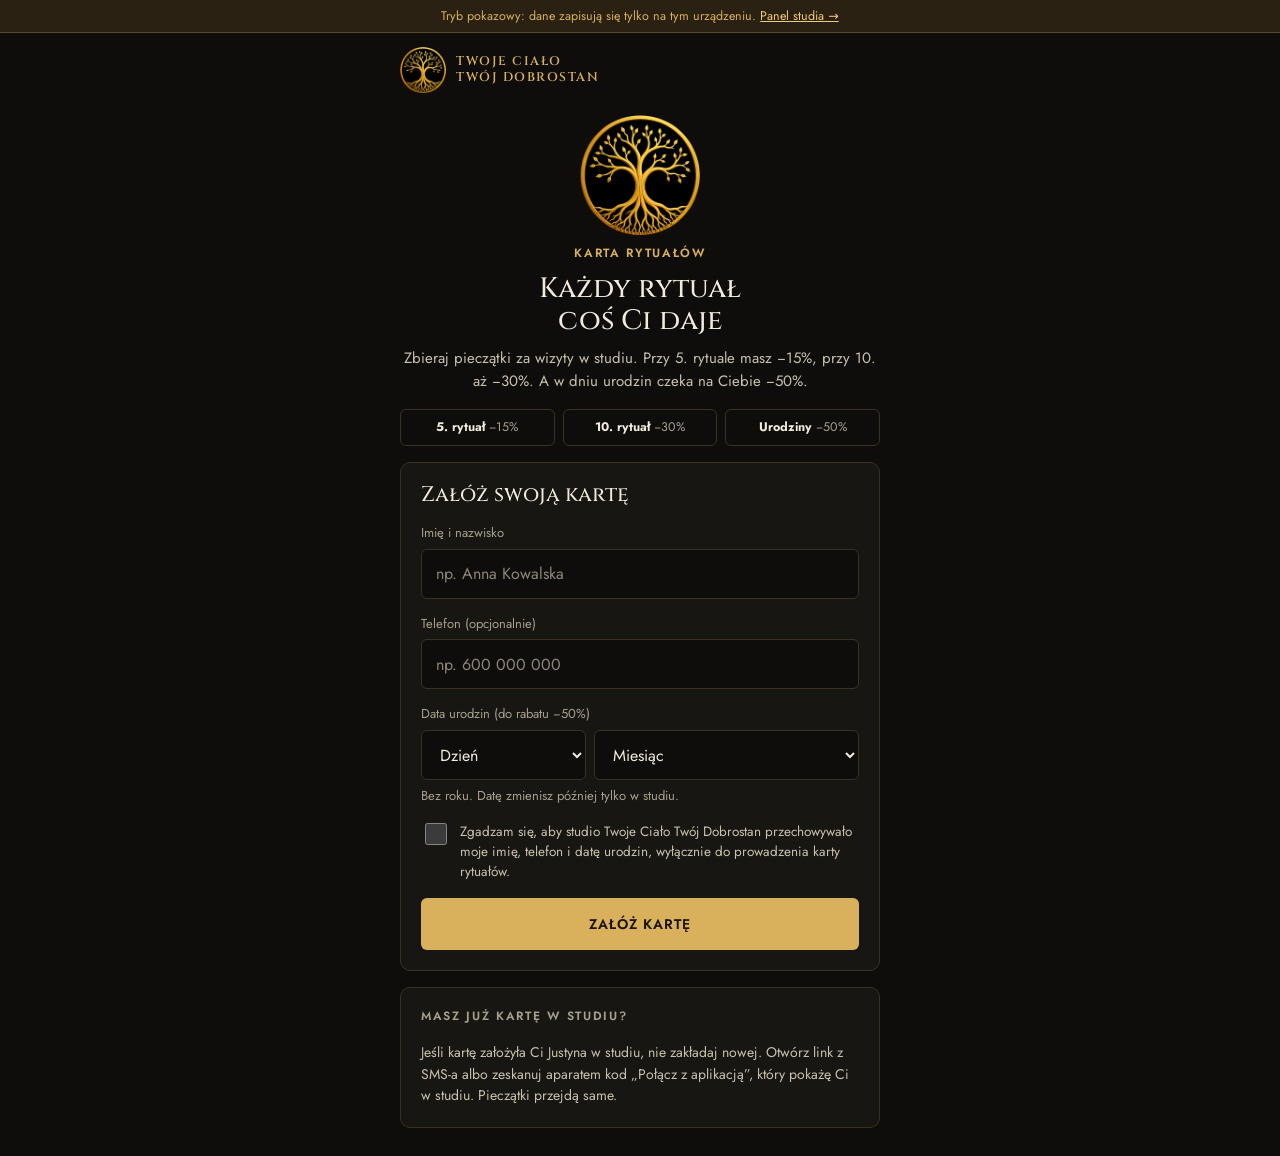
==== index.html @ 7f9520ac "Przenieś aplikację do katalogu głównego (gotowe pod GitHub Pages) Claude-Session: https://claude.ai/" ====
<!doctype html>
<html lang="pl">
<head>
<meta charset="utf-8">
<meta name="viewport" content="width=device-width, initial-scale=1, viewport-fit=cover">
<title>Karta rytuałów · Twoje Ciało Twój Dobrostan</title>
<meta name="description" content="Karta lojalnościowa studia masażu Twoje Ciało Twój Dobrostan w Kluczach.">
<meta name="theme-color" content="#0E0D0B">
<meta name="apple-mobile-web-app-capable" content="yes">
<meta name="mobile-web-app-capable" content="yes">
<meta name="apple-mobile-web-app-status-bar-style" content="black-translucent">
<meta name="apple-mobile-web-app-title" content="Karta rytuałów">
<link rel="manifest" href="manifest.webmanifest">
<link rel="icon" type="image/png" href="img/favicon.png">
<link rel="apple-touch-icon" href="img/apple-touch-icon.png">
<link rel="preconnect" href="https://fonts.googleapis.com">
<link rel="preconnect" href="https://fonts.gstatic.com" crossorigin>
<link rel="stylesheet" href="https://fonts.googleapis.com/css2?family=Cinzel:wght@500;600&family=Jost:wght@400;500;600&display=swap">
<link rel="stylesheet" href="css/style.css">
</head>
<body>
<div id="demoBar" class="demo-bar" hidden>Tryb pokazowy: dane zapisują się tylko na tym urządzeniu. <a href="panel.html">Panel studia →</a></div>
<div class="app" id="app">
  <header class="top">
    <a class="brand" href="./" aria-label="Twoje Ciało Twój Dobrostan, strona główna aplikacji">
      <img src="img/mark-96.png" alt="">
      <span><span>TWOJE CIAŁO</span><span>TWÓJ DOBROSTAN</span></span>
    </a>
  </header>
  <main class="main" id="main"><div class="spinner" aria-label="Ładowanie"></div></main>
</div>

<nav class="nav" id="nav" hidden aria-label="Menu">
  <div class="nav__in">
    <button data-go="card">
      <svg viewBox="0 0 24 24" fill="none" stroke="currentColor" stroke-width="1.5" stroke-linecap="round" stroke-linejoin="round" aria-hidden="true"><rect x="3" y="5" width="18" height="14" rx="3"/><circle cx="8" cy="12" r="1.5"/><circle cx="12" cy="12" r="1.5"/><circle cx="16" cy="12" r="1.5"/></svg>
      Karta
    </button>
    <button data-go="bday">
      <svg viewBox="0 0 24 24" fill="none" stroke="currentColor" stroke-width="1.5" stroke-linecap="round" stroke-linejoin="round" aria-hidden="true"><path d="M4 21h16v-8H4z"/><path d="M4 16c2 0 2-1.5 4-1.5s2 1.5 4 1.5 2-1.5 4-1.5 2 1.5 4 1.5"/><path d="M12 13V9"/><path d="M12 6.5c.8-1 .8-2 0-3-.8 1-.8 2 0 3z"/></svg>
      Urodziny
    </button>
    <button data-go="qr">
      <svg viewBox="0 0 24 24" fill="none" stroke="currentColor" stroke-width="1.5" stroke-linecap="round" stroke-linejoin="round" aria-hidden="true"><rect x="4" y="4" width="6" height="6" rx="1"/><rect x="14" y="4" width="6" height="6" rx="1"/><rect x="4" y="14" width="6" height="6" rx="1"/><path d="M14 14h2v2h-2zM18 18h2v2h-2zM14 18h2M18 14h2"/></svg>
      Mój kod
    </button>
  </div>
</nav>

<script src="config.js"></script>
<script src="vendor/supabase.js"></script>
<script src="vendor/qrcode.js"></script>
<script src="js/data.js"></script>
<script src="js/ui.js"></script>
<script src="js/client.js"></script>
</body>
</html>
---- css/style.css ----
:root {
  --bg: #0E0D0B;
  --surface: #181612;
  --surface-2: #211E18;
  --line: #3B3120;
  --line-soft: #2A241A;
  --gold: #D9B15C;
  --gold-hi: #F0CB7A;
  --gold-dim: #5C4A24;
  --on-gold: #1A1407;
  --text: #F2EBDD;
  --text-2: #C9C0AE;
  --muted: #A89F8E;
  --faint: #8E8779;
  --paper: #F7F1E4;
  --danger: #E08A7A;
  --radius: 10px;
  --radius-sm: 6px;
  --serif: 'Cinzel', Georgia, serif;
  --sans: 'Jost', system-ui, -apple-system, 'Segoe UI', sans-serif;
  color-scheme: dark;
}

* { box-sizing: border-box; }
html, body { margin: 0; background: var(--bg); color: var(--text); font-family: var(--sans); font-size: 16px; line-height: 1.45; -webkit-text-size-adjust: 100%; }
body { min-height: 100vh; min-height: 100dvh; }
button, input, select, textarea { font: inherit; color: inherit; }
button { cursor: pointer; }
a { color: var(--gold); }
a:hover { color: var(--gold-hi); }
:focus-visible { outline: 2px solid var(--gold-hi); outline-offset: 2px; }
[hidden] { display: none !important; }
img { max-width: 100%; }

.app { max-width: 520px; margin: 0 auto; min-height: 100vh; min-height: 100dvh; display: flex; flex-direction: column; position: relative; }

/* Nagłówek */
.top { display: flex; align-items: center; justify-content: space-between; gap: 12px; padding: calc(14px + env(safe-area-inset-top)) 20px 10px; }
.brand { display: flex; align-items: center; gap: 10px; text-decoration: none; }
.brand img { width: 46px; height: 46px; }
.brand span { display: flex; flex-direction: column; font-family: var(--serif); font-size: 12.5px; font-weight: 600; line-height: 1.3; letter-spacing: .12em; color: var(--gold); }

.main { flex: 1; padding: 6px 20px 28px; display: flex; flex-direction: column; gap: 16px; }
.app--nav .main { padding-bottom: calc(100px + env(safe-area-inset-bottom)); }

h1, .h1 { margin: 0; font-family: var(--serif); font-weight: 500; font-size: 28px; line-height: 1.15; color: var(--text); }
h2 { margin: 0; font-family: var(--serif); font-weight: 500; font-size: 21px; line-height: 1.2; }
.hello small { display: block; font-size: 14px; color: var(--muted); }
.hello h1 { font-size: 30px; }
.eyebrow { font-size: 12px; font-weight: 600; letter-spacing: .14em; text-transform: uppercase; color: var(--muted); }
.eyebrow--gold { color: var(--gold); }
.lead { margin: 0; font-size: 15px; line-height: 1.55; color: var(--text-2); }
.small { font-size: 13px; color: var(--muted); line-height: 1.5; }
.center { text-align: center; }

.panel { background: var(--surface); border: 1px solid var(--line); border-radius: var(--radius); padding: 20px; display: flex; flex-direction: column; gap: 16px; }
.panel--gold { border-color: var(--gold); }
.panel--tight { padding: 4px 16px; gap: 0; }
.row { display: flex; justify-content: space-between; align-items: baseline; gap: 12px; }
.divider { border-top: 1px solid var(--line); padding-top: 14px; display: flex; flex-direction: column; gap: 4px; }
.gold { color: var(--gold); }
.strong { font-weight: 600; }

/* Pieczątki */
.stamps { display: grid; grid-template-columns: repeat(5, minmax(0, 1fr)); gap: 12px; }
.stamps--small { gap: 8px; }
.stamp { aspect-ratio: 1; border-radius: 50%; display: flex; align-items: center; justify-content: center; position: relative; border: 1px solid var(--gold-dim); }
.stamp img { width: 100%; height: 100%; display: block; border-radius: 50%; }
.stamp.is-filled { border-color: transparent; background: var(--bg); box-shadow: 0 0 0 1px rgba(217,177,92,.25); }
.stamp.is-reward:not(.is-filled) { border: 1.5px dashed var(--gold); }
.stamp__num { font-size: 13px; color: var(--faint); }
.stamps--small .stamp__num { font-size: 11px; }
.stamp__reward { font-size: 12px; font-weight: 600; color: var(--gold); }
.stamps--small .stamp__reward { font-size: 10px; }
.stamp__badge { position: absolute; bottom: -6px; left: 50%; transform: translateX(-50%); background: var(--gold); color: var(--on-gold); font-size: 10px; font-weight: 600; padding: 1px 5px; border-radius: 8px; white-space: nowrap; }
.stamp.is-new { animation: pop .7s cubic-bezier(.2,1.4,.4,1); }
@keyframes pop { 0% { transform: scale(.3) rotate(-25deg); opacity: 0; } 100% { transform: scale(1) rotate(0); opacity: 1; } }

.chips { display: flex; gap: 8px; font-size: 12.5px; color: var(--muted); }
.chips span { flex: 1; border: 1px solid var(--line); border-radius: var(--radius-sm); padding: 8px 10px; text-align: center; }
.chips strong { color: var(--text); }

/* Przyciski */
.btn { min-height: 52px; border-radius: var(--radius-sm); border: 1px solid transparent; padding: 0 18px; display: inline-flex; align-items: center; justify-content: center; gap: 10px; font-weight: 600; font-size: 14px; letter-spacing: .07em; text-transform: uppercase; text-decoration: none; text-align: center; width: 100%; }
.btn--gold { background: var(--gold); color: var(--on-gold); }
.btn--gold:hover { background: var(--gold-hi); color: var(--on-gold); }
.btn--line { background: transparent; border-color: var(--gold); color: var(--gold); }
.btn--ghost { background: transparent; border-color: var(--line); color: var(--muted); }
.btn--paper { background: var(--paper); color: var(--bg); }
.btn--danger { background: transparent; border-color: #6B3A30; color: var(--danger); }
.btn--sm { min-height: 44px; font-size: 12.5px; padding: 0 14px; width: auto; }
.btn[disabled] { opacity: .5; cursor: default; }
.btn-row { display: flex; gap: 8px; }
.btn-row > * { flex: 1; }
.linkbtn { background: none; border: none; color: var(--gold); text-decoration: underline; padding: 8px 0; font-size: 14px; min-height: 44px; }

/* Formularze */
.field { display: flex; flex-direction: column; gap: 6px; }
.field label, .field .label { font-size: 13px; color: var(--muted); }
.input, select.input, textarea.input { min-height: 50px; border-radius: var(--radius-sm); border: 1px solid var(--line); background: var(--bg); padding: 0 14px; font-size: 16px; color: var(--text); width: 100%; }
textarea.input { padding: 12px 14px; min-height: 80px; resize: vertical; }
.input::placeholder { color: var(--faint); }
.input:focus { border-color: var(--gold); outline: none; }
.split { display: grid; grid-template-columns: 1fr 1.6fr; gap: 8px; }
.check { display: flex; gap: 10px; align-items: flex-start; font-size: 13.5px; color: var(--text-2); line-height: 1.5; }
.check input { width: 22px; height: 22px; accent-color: var(--gold); flex-shrink: 0; margin-top: 1px; }
.error { color: var(--danger); font-size: 14px; }

/* Listy */
.list-row { display: flex; justify-content: space-between; gap: 12px; padding: 12px 0; border-bottom: 1px solid var(--line-soft); font-size: 14.5px; }
.list-row:last-child { border-bottom: none; }
.list-row span:last-child { color: var(--muted); white-space: nowrap; }
.tag { display: inline-block; font-size: 11px; font-weight: 600; letter-spacing: .06em; padding: 2px 7px; border-radius: 10px; border: 1px solid var(--gold-dim); color: var(--gold); margin-left: 6px; vertical-align: 1px; }
.tag--solid { background: var(--gold); color: var(--on-gold); border-color: var(--gold); }

/* QR */
.qr-card { background: var(--paper); color: var(--bg); border-radius: var(--radius); padding: 24px; display: flex; flex-direction: column; align-items: center; gap: 14px; }
.qr-card .qr { width: min(240px, 70vw); height: auto; display: block; }
.qr-card .name { font-weight: 600; font-size: 18px; }
.qr-card .code { font-size: 13px; color: #5C4A24; letter-spacing: .22em; font-weight: 600; }

/* Urodziny */
.bday-hero { text-align: center; align-items: center; }
.bday-hero img { width: 76px; height: 76px; }
.bday-hero .big { font-family: var(--serif); font-size: 52px; font-weight: 600; line-height: 1; color: var(--gold); }
.bday-today { background: linear-gradient(160deg, #2a2112, #181612 60%); }

/* Dolne menu */
.nav { position: fixed; left: 0; right: 0; bottom: 0; z-index: 10; background: var(--surface); border-top: 1px solid var(--line); padding: 8px 12px calc(10px + env(safe-area-inset-bottom)); }
.nav__in { max-width: 520px; margin: 0 auto; display: grid; grid-template-columns: repeat(3, 1fr); gap: 4px; }
.nav button { min-height: 58px; border: none; background: none; display: flex; flex-direction: column; align-items: center; justify-content: center; gap: 4px; font-size: 11px; font-weight: 600; letter-spacing: .08em; text-transform: uppercase; color: var(--faint); }
.nav button[aria-current="page"] { color: var(--gold); }
.nav svg { width: 23px; height: 23px; }

/* Powiadomienie */
.toast { position: fixed; left: 50%; bottom: calc(96px + env(safe-area-inset-bottom)); transform: translate(-50%, 20px); width: min(480px, calc(100% - 32px)); background: var(--gold); color: var(--on-gold); border-radius: var(--radius-sm); padding: 14px 16px; font-size: 15px; font-weight: 500; opacity: 0; pointer-events: none; transition: opacity .2s, transform .2s; z-index: 50; box-shadow: 0 10px 30px rgba(0,0,0,.5); }
.toast.is-visible { opacity: 1; transform: translate(-50%, 0); }
.toast--error { background: #F2D5CE; color: #4A1A10; }
.toast--reward { font-size: 17px; font-weight: 600; text-align: center; padding: 18px; }

/* Okno (arkusz) */
.sheet { position: fixed; inset: 0; z-index: 30; background: var(--bg); overflow-y: auto; -webkit-overflow-scrolling: touch; }
.sheet__in { max-width: 520px; margin: 0 auto; padding: calc(12px + env(safe-area-inset-top)) 20px 40px; display: flex; flex-direction: column; gap: 16px; }
.sheet__bar { display: flex; align-items: center; justify-content: space-between; gap: 8px; min-height: 48px; }
.back { background: none; border: none; color: var(--gold); font-weight: 600; font-size: 15px; min-height: 44px; display: inline-flex; align-items: center; gap: 6px; padding: 0; }

/* Skaner */
.scanner { position: fixed; inset: 0; z-index: 40; background: #000; display: flex; flex-direction: column; }
.scanner video { flex: 1; width: 100%; object-fit: cover; min-height: 0; }
.scanner__frame { position: absolute; top: 50%; left: 50%; width: min(70vw, 280px); aspect-ratio: 1; transform: translate(-50%, -60%); border: 3px solid var(--gold); border-radius: 18px; box-shadow: 0 0 0 9999px rgba(0,0,0,.45); pointer-events: none; }
.scanner__bar { padding: 16px 20px calc(20px + env(safe-area-inset-bottom)); display: flex; flex-direction: column; gap: 10px; background: var(--bg); }

/* Panel – lista klientek */
.client { display: flex; align-items: center; gap: 10px; padding: 6px 0; border-bottom: 1px solid var(--line-soft); }
.client:last-child { border-bottom: none; }
.client__main { flex: 1; min-height: 52px; border: none; background: transparent; border-radius: var(--radius-sm); display: flex; align-items: center; gap: 12px; padding: 0 6px; text-align: left; color: var(--text); }
.client__main:hover { background: var(--line-soft); }
.avatar { width: 38px; height: 38px; border-radius: 50%; border: 1px solid var(--gold-dim); color: var(--gold); font-size: 12.5px; font-weight: 600; display: flex; align-items: center; justify-content: center; flex-shrink: 0; }
.client__name { font-size: 15.5px; font-weight: 500; display: block; }
.client__meta { font-size: 12.5px; color: var(--muted); display: block; }
.plus { width: 46px; height: 46px; border-radius: 50%; border: 1px solid var(--gold-dim); background: transparent; color: var(--gold); font-size: 22px; flex-shrink: 0; line-height: 1; }
.dots { display: grid; grid-template-columns: repeat(10, 1fr); gap: 5px; }
.dots i { height: 8px; border-radius: 2px; background: var(--line-soft); }
.dots i.on { background: var(--gold); }
.hint { font-size: 14.5px; color: var(--text-2); border: 1px solid var(--line-soft); border-radius: var(--radius-sm); padding: 11px 13px; }
.hint--reward { border-color: var(--gold); color: var(--gold); font-weight: 600; font-size: 16px; }

.demo-bar { background: #2a2112; color: var(--gold); font-size: 12.5px; text-align: center; padding: 7px 12px; border-bottom: 1px solid var(--gold-dim); }
.demo-bar a { color: var(--gold-hi); }

.install { border: 1px dashed var(--gold-dim); border-radius: var(--radius); padding: 14px 16px; display: flex; gap: 12px; align-items: center; font-size: 14px; color: var(--text-2); }
.install b { color: var(--text); }

.spinner { width: 34px; height: 34px; border: 3px solid var(--gold-dim); border-top-color: var(--gold); border-radius: 50%; animation: spin 1s linear infinite; margin: 40px auto; }
@keyframes spin { to { transform: rotate(360deg); } }

/* Wydruk karty dla klientki bez aplikacji */
.print-card { display: none; }
@media print {
  body { background: #fff; color: #000; }
  .app, .sheet, .nav, .toast, .demo-bar { display: none !important; }
  .print-card { display: flex !important; flex-direction: column; align-items: center; gap: 10px; width: 85mm; margin: 10mm auto; padding: 8mm; border: 1px solid #D9B15C; border-radius: 4mm; color: #000; font-family: var(--sans); text-align: center; }
  .print-card img.logo { width: 26mm; }
  .print-card .qr { width: 38mm; height: 38mm; }
  .print-card h3 { font-family: var(--serif); margin: 0; font-size: 14pt; font-weight: 500; }
  .print-card p { margin: 0; font-size: 9pt; }
}

@media (prefers-reduced-motion: reduce) { * { animation: none !important; transition: none !important; } }

/* Okno potwierdzenia */
.ask { position: fixed; inset: 0; z-index: 60; background: rgba(0,0,0,.65); display: flex; align-items: center; justify-content: center; padding: 20px; }
.ask__box { background: var(--surface); border: 1px solid var(--gold); border-radius: var(--radius); padding: 20px; width: min(420px, 100%); display: flex; flex-direction: column; gap: 16px; }
.ask__box p { margin: 0; font-size: 16px; line-height: 1.5; }
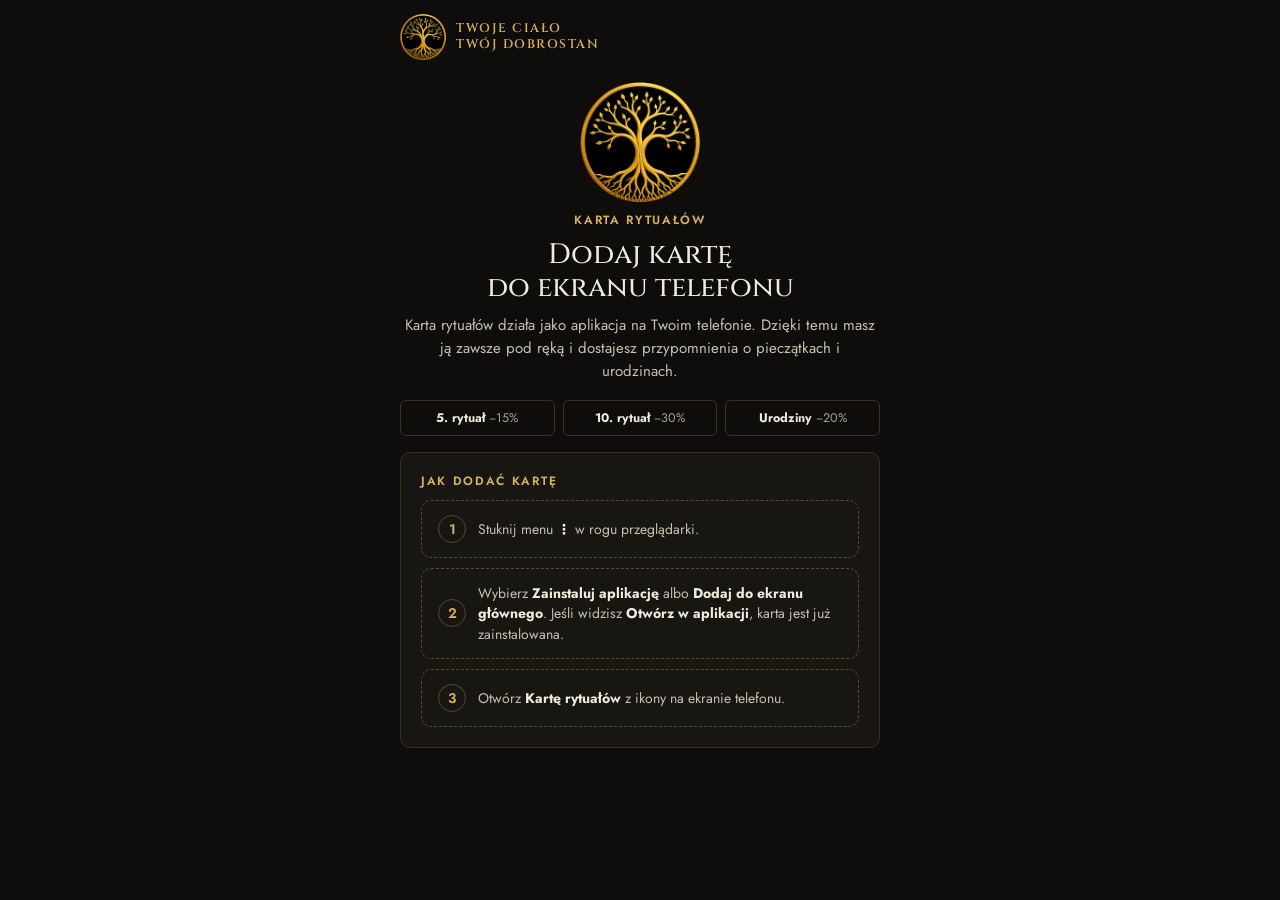
==== commit fe2f887c: "Zakładka Promocje zamiast „Mój kod” Klientka widzi aktualne promocje (z kropką przy nowej), właścici" ====
--- a/index.html
+++ b/index.html
@@ -40,9 +40,10 @@
       <svg viewBox="0 0 24 24" fill="none" stroke="currentColor" stroke-width="1.5" stroke-linecap="round" stroke-linejoin="round" aria-hidden="true"><path d="M4 21h16v-8H4z"/><path d="M4 16c2 0 2-1.5 4-1.5s2 1.5 4 1.5 2-1.5 4-1.5 2 1.5 4 1.5"/><path d="M12 13V9"/><path d="M12 6.5c.8-1 .8-2 0-3-.8 1-.8 2 0 3z"/></svg>
       Urodziny
     </button>
-    <button data-go="qr">
-      <svg viewBox="0 0 24 24" fill="none" stroke="currentColor" stroke-width="1.5" stroke-linecap="round" stroke-linejoin="round" aria-hidden="true"><rect x="4" y="4" width="6" height="6" rx="1"/><rect x="14" y="4" width="6" height="6" rx="1"/><rect x="4" y="14" width="6" height="6" rx="1"/><path d="M14 14h2v2h-2zM18 18h2v2h-2zM14 18h2M18 14h2"/></svg>
-      Mój kod
+    <button data-go="promo">
+      <svg viewBox="0 0 24 24" fill="none" stroke="currentColor" stroke-width="1.5" stroke-linecap="round" stroke-linejoin="round" aria-hidden="true"><path d="M3 12V4h8l9 9-8 8z"/><circle cx="7.5" cy="8.5" r="1.3"/></svg>
+      Promocje
+      <span class="nav__dot" id="promoDot" hidden></span>
     </button>
   </div>
 </nav>
--- a/css/style.css
+++ b/css/style.css
@@ -131,6 +131,8 @@
 .nav button { min-height: 58px; border: none; background: none; display: flex; flex-direction: column; align-items: center; justify-content: center; gap: 4px; font-size: 11px; font-weight: 600; letter-spacing: .08em; text-transform: uppercase; color: var(--faint); }
 .nav button[aria-current="page"] { color: var(--gold); }
 .nav svg { width: 23px; height: 23px; }
+.nav button { position: relative; }
+.nav__dot { position: absolute; top: 8px; left: calc(50% + 8px); width: 9px; height: 9px; border-radius: 50%; background: var(--gold); box-shadow: 0 0 0 2px var(--surface); }
 
 /* Powiadomienie */
 .toast { position: fixed; left: 50%; bottom: calc(96px + env(safe-area-inset-bottom)); transform: translate(-50%, 20px); width: min(480px, calc(100% - 32px)); background: var(--gold); color: var(--on-gold); border-radius: var(--radius-sm); padding: 14px 16px; font-size: 15px; font-weight: 500; opacity: 0; pointer-events: none; transition: opacity .2s, transform .2s; z-index: 50; box-shadow: 0 10px 30px rgba(0,0,0,.5); }
@@ -145,10 +147,6 @@
 .back { background: none; border: none; color: var(--gold); font-weight: 600; font-size: 15px; min-height: 44px; display: inline-flex; align-items: center; gap: 6px; padding: 0; }
 
 /* Skaner */
-.scanner { position: fixed; inset: 0; z-index: 40; background: #000; display: flex; flex-direction: column; }
-.scanner video { flex: 1; width: 100%; object-fit: cover; min-height: 0; }
-.scanner__frame { position: absolute; top: 50%; left: 50%; width: min(70vw, 280px); aspect-ratio: 1; transform: translate(-50%, -60%); border: 3px solid var(--gold); border-radius: 18px; box-shadow: 0 0 0 9999px rgba(0,0,0,.45); pointer-events: none; }
-.scanner__bar { padding: 16px 20px calc(20px + env(safe-area-inset-bottom)); display: flex; flex-direction: column; gap: 10px; background: var(--bg); }
 
 /* Panel – lista klientek */
 .client { display: flex; align-items: center; gap: 10px; padding: 6px 0; border-bottom: 1px solid var(--line-soft); }
@@ -159,6 +157,7 @@
 .client__name { font-size: 15.5px; font-weight: 500; display: block; }
 .client__meta { font-size: 12.5px; color: var(--muted); display: block; }
 .plus { width: 46px; height: 46px; border-radius: 50%; border: 1px solid var(--gold-dim); background: transparent; color: var(--gold); font-size: 22px; flex-shrink: 0; line-height: 1; }
+.plus--ghost { border-color: var(--line); color: var(--text-2); font-size: 20px; }
 .dots { display: grid; grid-template-columns: repeat(10, 1fr); gap: 5px; }
 .dots i { height: 8px; border-radius: 2px; background: var(--line-soft); }
 .dots i.on { background: var(--gold); }
@@ -170,6 +169,7 @@
 
 .install { border: 1px dashed var(--gold-dim); border-radius: var(--radius); padding: 14px 16px; display: flex; gap: 12px; align-items: center; font-size: 14px; color: var(--text-2); }
 .install b { color: var(--text); }
+.install__n { flex: none; width: 28px; height: 28px; border-radius: 50%; border: 1px solid var(--gold-dim); display: grid; place-items: center; font-weight: 600; color: var(--gold, #C9A24B); }
 
 .spinner { width: 34px; height: 34px; border: 3px solid var(--gold-dim); border-top-color: var(--gold); border-radius: 50%; animation: spin 1s linear infinite; margin: 40px auto; }
 @keyframes spin { to { transform: rotate(360deg); } }
@@ -192,3 +192,37 @@
 .ask { position: fixed; inset: 0; z-index: 60; background: rgba(0,0,0,.65); display: flex; align-items: center; justify-content: center; padding: 20px; }
 .ask__box { background: var(--surface); border: 1px solid var(--gold); border-radius: var(--radius); padding: 20px; width: min(420px, 100%); display: flex; flex-direction: column; gap: 16px; }
 .ask__box p { margin: 0; font-size: 16px; line-height: 1.5; }
+
+/* Panel – zakładki */
+.tabs { display: grid; grid-template-columns: 1fr 1fr; gap: 4px; padding: 4px; border: 1px solid var(--line); border-radius: var(--radius); background: var(--surface); }
+.tabs button { min-height: 46px; border: none; border-radius: var(--radius-sm); background: transparent; color: var(--muted); font-size: 12.5px; font-weight: 600; letter-spacing: .08em; text-transform: uppercase; }
+.tabs button[aria-selected="true"] { background: var(--gold); color: var(--on-gold); }
+.tabs--small button { min-height: 38px; font-size: 11.5px; }
+.tabs--three { grid-template-columns: repeat(3, 1fr); }
+
+/* Sprzedaż vouchera */
+.picks { display: flex; flex-direction: column; gap: 8px; }
+.pick { min-height: 60px; display: flex; align-items: center; justify-content: space-between; gap: 12px; padding: 10px 16px; border: 1px solid var(--line); border-radius: var(--radius-sm); background: var(--surface); color: var(--text); text-align: left; }
+.pick[aria-checked="true"] { border-color: var(--gold); box-shadow: inset 0 0 0 1px var(--gold); background: #231C10; }
+.pick__name { display: block; font-size: 15.5px; font-weight: 500; }
+.pick__meta { display: block; font-size: 12.5px; color: var(--gold); }
+.pick__price { font-weight: 600; white-space: nowrap; color: var(--gold); }
+.stepper { display: grid; grid-template-columns: 64px 1fr 64px; align-items: center; border: 1px solid var(--line); border-radius: var(--radius-sm); background: var(--surface); }
+.stepper button { min-height: 56px; border: none; background: none; color: var(--gold); font-size: 26px; }
+.stepper output { text-align: center; font-size: 22px; font-weight: 600; }
+.pay { display: grid; grid-template-columns: repeat(3, 1fr); gap: 8px; }
+.pay button { min-height: 64px; border: 1px solid var(--line); border-radius: var(--radius-sm); background: var(--surface); color: var(--text); font-size: 15px; font-weight: 600; letter-spacing: .06em; text-transform: uppercase; }
+.pay button[aria-checked="true"] { background: var(--gold); border-color: var(--gold); color: var(--on-gold); }
+.hint--error { border-color: #6B3A30; color: var(--danger); }
+
+/* Kafelki linków na karcie (strona, voucher, Facebook, Instagram) */
+.tiles { display: grid; grid-template-columns: 1fr 1fr; gap: 10px; }
+.tile { font: inherit; text-align: left; cursor: pointer; display: flex; flex-direction: column; align-items: flex-start; gap: 10px; padding: 14px; background: var(--surface); border: 1px solid var(--line); border-radius: var(--radius); color: var(--text); text-decoration: none; font-size: 14.5px; line-height: 1.25; transition: border-color .15s, background .15s; }
+.tile:hover, .tile:active { border-color: var(--gold); background: var(--surface-2); color: var(--text); }
+.tile svg { width: 22px; height: 22px; color: var(--gold); flex: none; }
+.tile small { display: block; margin-top: 2px; font-size: 12px; color: var(--muted); }
+
+/* Przycisk Portfela Google (czarny, wg wytycznych Google) */
+.gwallet { min-height: 52px; width: 100%; display: inline-flex; align-items: center; justify-content: center; gap: 10px; background: #1f1f1f; color: #fff; border: 1px solid #747775; border-radius: 26px; font: 500 15px/1 'Roboto', system-ui, sans-serif; letter-spacing: .01em; cursor: pointer; }
+.gwallet svg { width: 24px; height: 24px; flex: none; }
+.gwallet:disabled { opacity: .6; }
